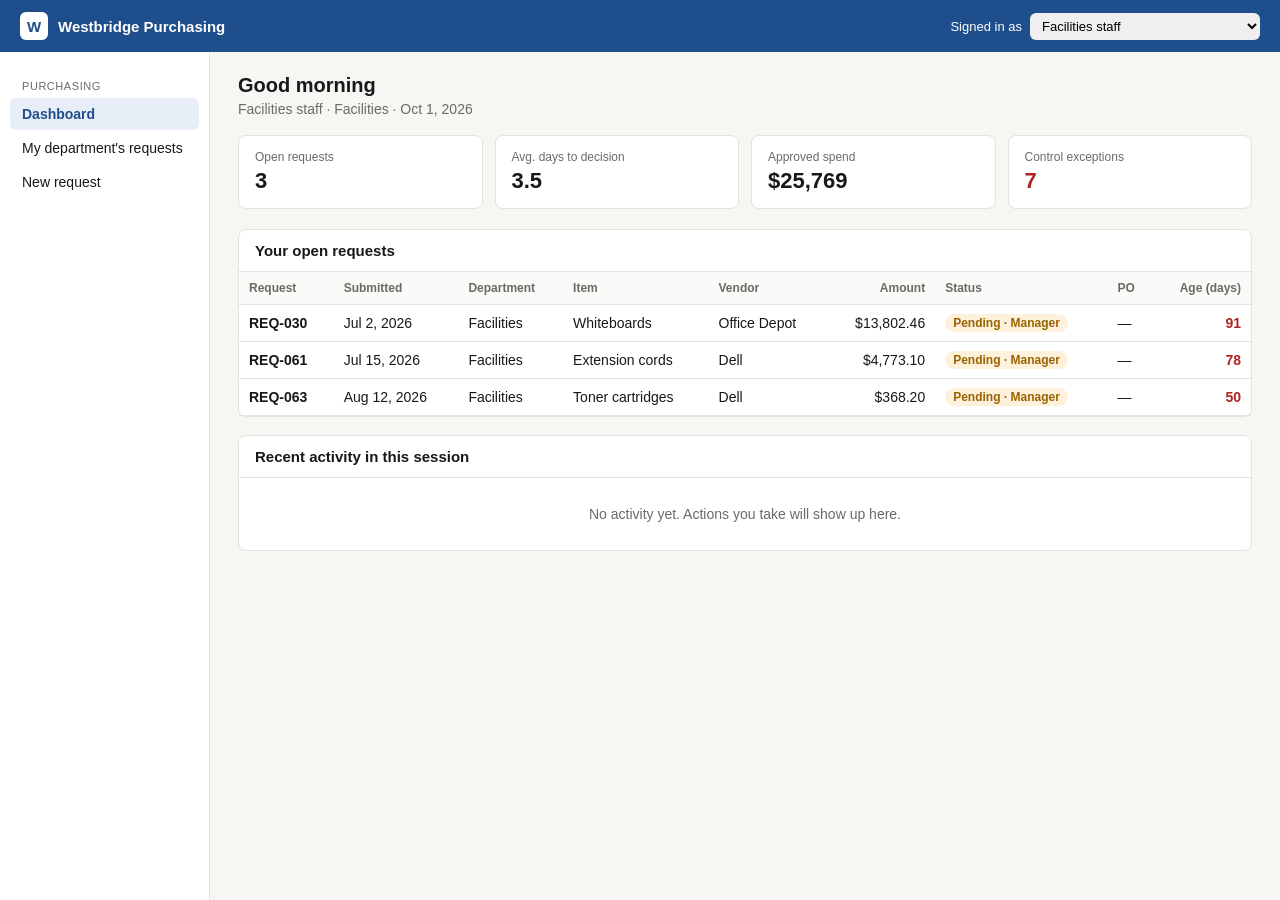
==== app/index.html @ 479fe99e "Add Westbridge Purchasing interactive app" ====
<!doctype html>
<html lang="en">
<head>
  <meta charset="utf-8">
  <meta name="viewport" content="width=device-width, initial-scale=1">
  <title>Westbridge Purchasing</title>
  <link rel="stylesheet" href="styles.css?v=6">
</head>
<body>
  <header class="topbar">
    <div class="brand"><span class="logo">W</span> Westbridge Purchasing</div>
    <label class="role">
      Signed in as
      <select id="role"></select>
    </label>
  </header>
  <div class="layout">
    <nav id="nav" class="sidebar"></nav>
    <main id="view" class="content"></main>
  </div>
  <div id="drawer" class="drawer" hidden></div>
  <div id="modal" class="modal-backdrop" hidden></div>
  <div id="toast" class="toast" hidden></div>
  <script src="data.js?v=6"></script>
  <script src="app.js?v=6"></script>
</body>
</html>
---- app/styles.css ----
:root {
  --bg: #f6f6f3;
  --surface: #ffffff;
  --ink: #17181a;
  --muted: #6b6a65;
  --line: #e3e2dc;
  --brand: #1f4e8c;
  --brand-soft: #e8eef7;
  --ok: #1d7a3a;
  --ok-soft: #e4f3e8;
  --warn: #9a6200;
  --warn-soft: #fdf1dc;
  --bad: #b42323;
  --bad-soft: #fbe5e5;
  --radius: 8px;
  font-family: -apple-system, BlinkMacSystemFont, "Segoe UI", Roboto, sans-serif;
  font-size: 14px;
  color: var(--ink);
}
* { box-sizing: border-box; }
[hidden] { display: none !important; }
body { margin: 0; background: var(--bg); }
button, input, select, textarea { font: inherit; }

.topbar {
  height: 52px; display: flex; align-items: center; justify-content: space-between;
  padding: 0 20px; background: var(--brand); color: #fff;
}
.brand { font-weight: 600; font-size: 15px; display: flex; align-items: center; gap: 10px; }
.logo {
  width: 28px; height: 28px; border-radius: 6px; background: #fff; color: var(--brand);
  display: grid; place-items: center; font-weight: 800;
}
.role { font-size: 13px; display: flex; align-items: center; gap: 8px; }
.role select { padding: 5px 8px; border-radius: 6px; border: 0; min-width: 230px; }

.layout { display: flex; min-height: calc(100vh - 52px); }
.sidebar { width: 210px; background: var(--surface); border-right: 1px solid var(--line); padding: 14px 10px; }
.sidebar a {
  display: flex; justify-content: space-between; align-items: center;
  padding: 8px 12px; border-radius: 6px; color: var(--ink); text-decoration: none; margin-bottom: 2px;
}
.sidebar a:hover { background: var(--bg); }
.sidebar a.active { background: var(--brand-soft); color: var(--brand); font-weight: 600; }
.sidebar .count { background: var(--bad); color: #fff; border-radius: 10px; padding: 0 7px; font-size: 12px; }
.sidebar .section { color: var(--muted); font-size: 11px; text-transform: uppercase; letter-spacing: .05em; margin: 14px 12px 6px; }

.content { flex: 1; padding: 22px 28px; max-width: 1480px; min-width: 0; }
a { color: var(--brand); }
h1 { font-size: 20px; margin: 0 0 4px; }
.sub { color: var(--muted); margin: 0 0 18px; }

.cards { display: grid; grid-template-columns: repeat(4, 1fr); gap: 12px; margin-bottom: 20px; }
.card { background: var(--surface); border: 1px solid var(--line); border-radius: var(--radius); padding: 14px 16px; }
.card .label { color: var(--muted); font-size: 12px; }
.card .value { font-size: 22px; font-weight: 650; margin-top: 4px; }
.card.alert .value { color: var(--bad); }

.panel { background: var(--surface); border: 1px solid var(--line); border-radius: var(--radius); margin-bottom: 18px; }
.panel-head { display: flex; align-items: center; justify-content: space-between; padding: 12px 16px; border-bottom: 1px solid var(--line); gap: 10px; flex-wrap: wrap; }
.panel-head h2 { font-size: 15px; margin: 0; }
.panel-body { padding: 16px; }

.toolbar { display: flex; gap: 8px; flex-wrap: wrap; }
.toolbar input, .toolbar select { padding: 6px 9px; border: 1px solid var(--line); border-radius: 6px; background: #fff; }

table { width: 100%; border-collapse: collapse; }
th, td { text-align: left; padding: 9px 10px; border-bottom: 1px solid var(--line); white-space: nowrap; }
th { font-size: 12px; color: var(--muted); font-weight: 600; cursor: pointer; user-select: none; background: #fafaf8; }
th.num, td.num { text-align: right; font-variant-numeric: tabular-nums; }
tbody tr:hover { background: #fafaf8; }
tbody tr.clickable { cursor: pointer; }
.empty { padding: 28px; text-align: center; color: var(--muted); }

.pill { display: inline-block; padding: 2px 8px; border-radius: 10px; font-size: 12px; font-weight: 600; }
.pill.ok { background: var(--ok-soft); color: var(--ok); }
.pill.warn { background: var(--warn-soft); color: var(--warn); }
.pill.bad { background: var(--bad-soft); color: var(--bad); }
.pill.info { background: var(--brand-soft); color: var(--brand); }
.pill.muted { background: var(--bg); color: var(--muted); }

.btn { padding: 7px 14px; border-radius: 6px; border: 1px solid var(--line); background: #fff; cursor: pointer; }
.btn:hover { background: var(--bg); }
.btn.primary { background: var(--brand); border-color: var(--brand); color: #fff; }
.btn.primary:hover { filter: brightness(1.1); }
.btn.danger { color: var(--bad); border-color: #f0c4c4; }
.btn.ok { color: var(--ok); border-color: #bfe0c8; }
.btn.small { padding: 3px 10px; font-size: 12px; }
.btn:disabled { opacity: .5; cursor: not-allowed; }

.form { display: grid; grid-template-columns: 1fr 1fr; gap: 14px 18px; max-width: 760px; }
.form .full { grid-column: 1 / -1; }
.field label { display: block; font-size: 12px; font-weight: 600; margin-bottom: 5px; }
.field input, .field select, .field textarea { width: 100%; padding: 8px 10px; border: 1px solid var(--line); border-radius: 6px; background: #fff; }
.field .hint { color: var(--muted); font-size: 12px; margin-top: 4px; }
.field.error input, .field.error select { border-color: var(--bad); }
.field .err { color: var(--bad); font-size: 12px; margin-top: 4px; }

.banner { padding: 10px 14px; border-radius: 6px; margin-bottom: 14px; }
.banner.warn { background: var(--warn-soft); color: var(--warn); }
.banner.bad { background: var(--bad-soft); color: var(--bad); }
.banner.info { background: var(--brand-soft); color: var(--brand); }

.drawer {
  position: fixed; top: 0; right: 0; bottom: 0; width: 460px; background: var(--surface);
  border-left: 1px solid var(--line); box-shadow: -8px 0 24px rgba(0,0,0,.08); padding: 20px 22px; overflow-y: auto; z-index: 20;
}
.drawer h2 { margin: 0 0 4px; font-size: 18px; }
.drawer .close { position: absolute; top: 14px; right: 16px; }
.kv { display: grid; grid-template-columns: 130px 1fr; gap: 6px 10px; margin: 16px 0; }
.kv dt { color: var(--muted); }
.kv dd { margin: 0; }
.timeline { list-style: none; padding: 0; margin: 8px 0 16px; border-left: 2px solid var(--line); }
.timeline li { padding: 0 0 12px 14px; position: relative; }
.timeline li::before { content: ""; position: absolute; left: -6px; top: 4px; width: 10px; height: 10px; border-radius: 50%; background: var(--brand); }
.timeline .when { color: var(--muted); font-size: 12px; }
.actions { display: flex; gap: 8px; flex-wrap: wrap; margin-top: 10px; }

.modal-backdrop { position: fixed; inset: 0; background: rgba(20,20,20,.35); display: grid; place-items: center; z-index: 30; }
.modal { background: var(--surface); border-radius: 10px; padding: 20px 22px; width: 440px; box-shadow: 0 12px 40px rgba(0,0,0,.2); }
.modal h3 { margin: 0 0 8px; }
.modal textarea { width: 100%; min-height: 70px; margin-top: 8px; padding: 8px; border: 1px solid var(--line); border-radius: 6px; }

.toast { position: fixed; bottom: 22px; left: 50%; transform: translateX(-50%); background: var(--ink); color: #fff; padding: 10px 18px; border-radius: 8px; z-index: 40; }

.switch-row { display: flex; justify-content: space-between; align-items: center; padding: 14px 0; border-bottom: 1px solid var(--line); gap: 20px; }
.switch-row:last-child { border-bottom: 0; }
.switch-row .desc { color: var(--muted); font-size: 13px; margin-top: 2px; }
.toggle { width: 42px; height: 24px; border-radius: 12px; background: #cfcfca; position: relative; cursor: pointer; border: 0; flex-shrink: 0; }
.toggle::after { content: ""; position: absolute; top: 3px; left: 3px; width: 18px; height: 18px; border-radius: 50%; background: #fff; transition: left .15s; }
.toggle.on { background: var(--ok); }
.toggle.on::after { left: 21px; }

.diff { color: var(--bad); font-weight: 600; }
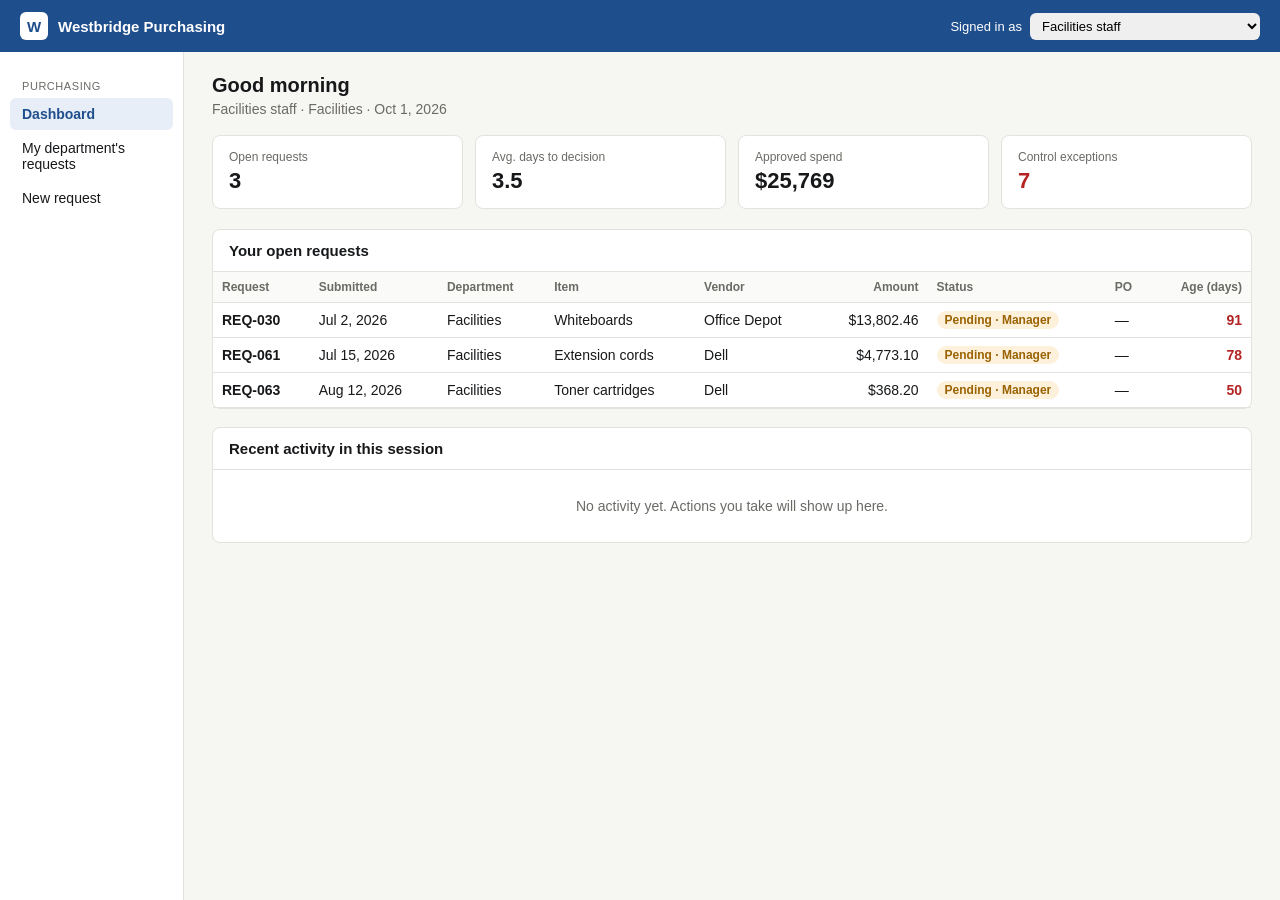
==== commit c34ced3c: "Fit tables in recording window, fix overpaid label" ====
--- a/app/index.html
+++ b/app/index.html
@@ -4,7 +4,7 @@
   <meta charset="utf-8">
   <meta name="viewport" content="width=device-width, initial-scale=1">
   <title>Westbridge Purchasing</title>
-  <link rel="stylesheet" href="styles.css?v=6">
+  <link rel="stylesheet" href="styles.css?v=8">
 </head>
 <body>
   <header class="topbar">
@@ -21,7 +21,7 @@
   <div id="drawer" class="drawer" hidden></div>
   <div id="modal" class="modal-backdrop" hidden></div>
   <div id="toast" class="toast" hidden></div>
-  <script src="data.js?v=6"></script>
-  <script src="app.js?v=6"></script>
+  <script src="data.js?v=8"></script>
+  <script src="app.js?v=8"></script>
 </body>
 </html>
--- a/app/styles.css
+++ b/app/styles.css
@@ -35,7 +35,7 @@
 .role select { padding: 5px 8px; border-radius: 6px; border: 0; min-width: 230px; }
 
 .layout { display: flex; min-height: calc(100vh - 52px); }
-.sidebar { width: 210px; background: var(--surface); border-right: 1px solid var(--line); padding: 14px 10px; }
+.sidebar { width: 184px; flex-shrink: 0; background: var(--surface); border-right: 1px solid var(--line); padding: 14px 10px; }
 .sidebar a {
   display: flex; justify-content: space-between; align-items: center;
   padding: 8px 12px; border-radius: 6px; color: var(--ink); text-decoration: none; margin-bottom: 2px;
@@ -65,7 +65,7 @@
 .toolbar input, .toolbar select { padding: 6px 9px; border: 1px solid var(--line); border-radius: 6px; background: #fff; }
 
 table { width: 100%; border-collapse: collapse; }
-th, td { text-align: left; padding: 9px 10px; border-bottom: 1px solid var(--line); white-space: nowrap; }
+th, td { text-align: left; padding: 8px 9px; border-bottom: 1px solid var(--line); white-space: nowrap; }
 th { font-size: 12px; color: var(--muted); font-weight: 600; cursor: pointer; user-select: none; background: #fafaf8; }
 th.num, td.num { text-align: right; font-variant-numeric: tabular-nums; }
 tbody tr:hover { background: #fafaf8; }
@@ -132,3 +132,5 @@
 .toggle.on::after { left: 21px; }
 
 .diff { color: var(--bad); font-weight: 600; }
+.sub2 { color: var(--muted); font-size: 12px; margin-top: 2px; font-weight: 400; }
+td .pill + .sub2 { display: inline; margin-left: 4px; }
